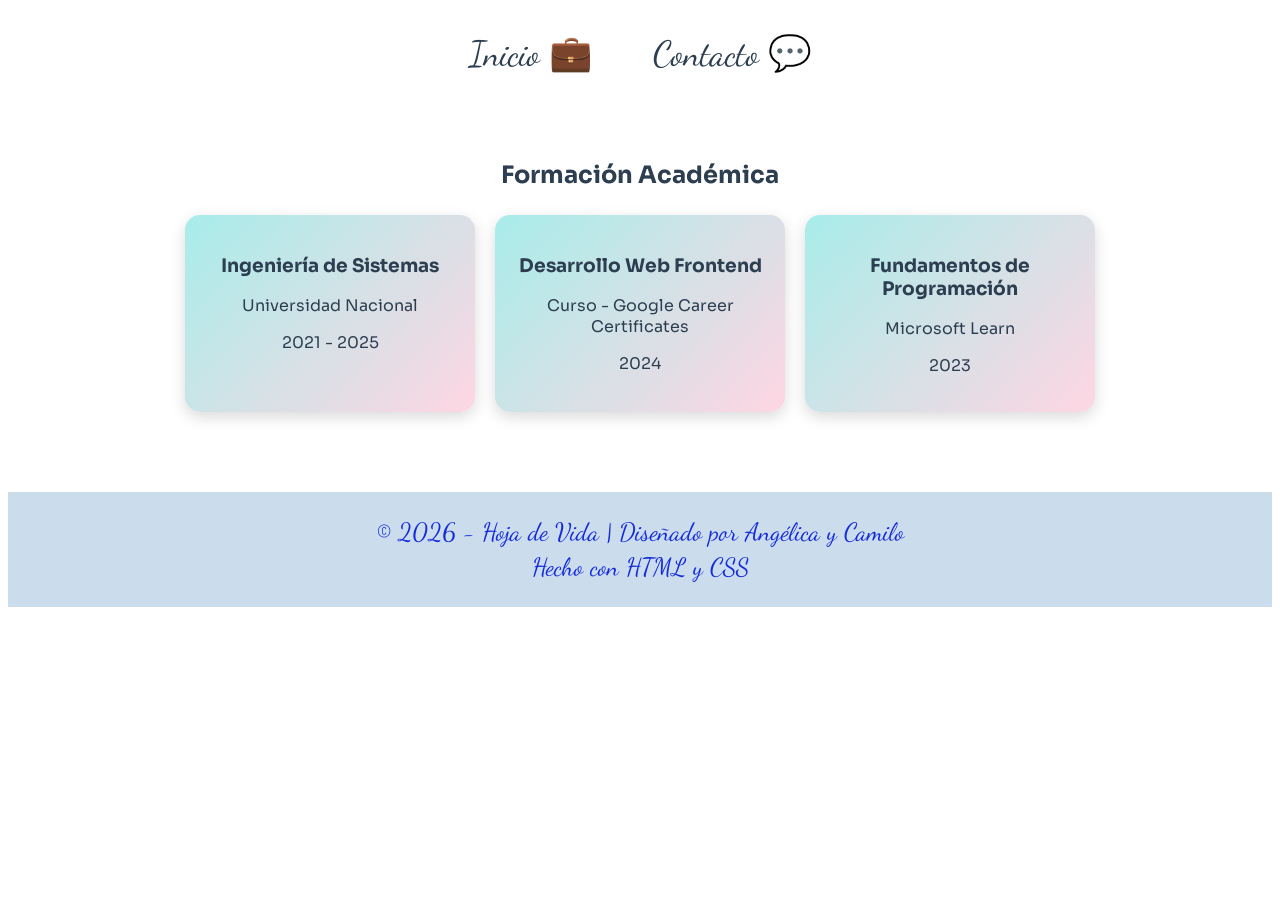
==== index.html @ 85c287d4 "barra nav, cards estudio, footer, bot de contacto" ====
<!DOCTYPE html>
<html lang="es">

<head>
    <meta charset="UTF-8">
    <meta name="viewport" content="width=device-width, initial-scale=1.0">
    <title>Portafolio</title>
    <link rel="stylesheet" href="css/estilos.css">
    <link rel="preconnect" href="https://fonts.googleapis.com">
    <link rel="preconnect" href="https://fonts.gstatic.com" crossorigin>
    <link href="https://fonts.googleapis.com/css2?family=Changa+One:ital@0;1&display=swap" rel="stylesheet">
    <link href="https://fonts.googleapis.com/css2?family=Dancing+Script:wght@400..700&display=swap" rel="stylesheet">
    <link href="https://fonts.googleapis.com/css2?family=Sora:wght@100..800&display=swap" rel="stylesheet">
</head>

<body>
    <main>
        <header>
            <!-- Encabezado de Camilo -->
        
        </header>
        
        <nav class="navbar">
            <div class="nav-links">
                <a href="index.html">Inicio 💼</a>
                <a href="#" onclick="toggleChat()">Contacto 💬</a>
            </div>
        </nav>
        
        <section class="studies">
            <h2>Formación Académica</h2>
            <div class="studies-container">
                <div class="study-card">
                    <h3>Ingeniería de Sistemas</h3>
                    <p>Universidad Nacional</p>
                    <p>2021 - 2025</p>
                </div>
        
                <div class="study-card">
                    <h3>Desarrollo Web Frontend</h3>
                    <p>Curso - Google Career Certificates</p>
                    <p>2024</p>
                </div>
        
                <div class="study-card">
                    <h3>Fundamentos de Programación</h3>
                    <p>Microsoft Learn</p>
                    <p>2023</p>
                </div>
            </div>
        </section>


        <div id="chatBox" class="chat-box">
            <div class="chat-header">
                🤖 Hoola! ¿Quieres contactarme?
                <span onclick="toggleChat()">×</span>
            </div>
            <div id="chatBody" class="chat-body">
                <div class="msg bot">Déjame tu correo y en breve me comunico. Muchas gracias </div>
            </div>
            <div class="chat-input">
                <input type="email" id="userInput" placeholder="Escribe tu correo ...">
                <button>Enviar</button>
            </div>
        </div>

    </main>



    <footer class="footer">
        <p>© 2026 - Hoja de Vida | Diseñado por Angélica y Camilo</p>
        <p>Hecho con HTML y CSS </p>
    </footer>

    <script src="script.js"></script>

</body>

</html>
---- css/estilos.css ----
.navbar {
    display: flex;
    justify-content: center;
    padding: 25px 0;
}

.nav-links {
    display: flex;
    gap: 60px;
}

.nav-links a {
    text-decoration: none;
    color: #2c3e50;
    font-size: 35px;
    font-family: "Dancing Script", cursive;
    transition: 0.3s;
}

.nav-links a:hover {
    color: #3498db;
}

.footer {
    background-color: #cbdced;
    color: rgb(20, 43, 218);
    text-align: center;
    padding: 20px;
    margin-top: 40px;
}

.footer p {
    margin: 5px;
    font-size: 25px;
    font-family:"Dancing Script",sans-serif;
}

.chat-box {
    position: fixed;
    bottom: 90px;
    right: 20px;
    width: 280px;
    height: 180px;
    background: rgb(182, 226, 247);
    border-radius: 12px;
    box-shadow: 0 5px 20px rgba(0,0,0,0.2);
    display: none;
    flex-direction: column;
    font-family: "Sora", sans-serif;
    overflow: hidden;
    font-size: 12px;
}

.chat-header {
    background: #217166;
    color: white;
    padding: 10px;
    display: flex;
    font-size: 15px;
    justify-content: space-between;
}

.chat-input {
    display: flex;
    border-top: 1px solid #ddd;
}

.chat-input input {
    flex: 1;
    padding: 8px;
    border: none;
    outline: none;
}

.chat-input button {
    background: #255fd3;
    color: white;
    border: none;
    padding: 8px 12px;
}

.studies {
    text-align: center;
    padding: 40px 20px;
    font-family: "Sora", sans-serif;
}

.studies h2 {
    color: #2c3e50;
    margin-bottom: 25px;
}

.study-card {
    width: 250px;
    padding: 20px;
    border-radius: 15px;
    background: linear-gradient(135deg, #a8edea, #fed6e3);
    box-shadow: 0 5px 15px rgba(0,0,0,0.15);
    color: #2c3e50;
}

.studies-container {
    display: flex;
    justify-content: center;
    gap: 20px;
    flex-wrap: wrap; 
}
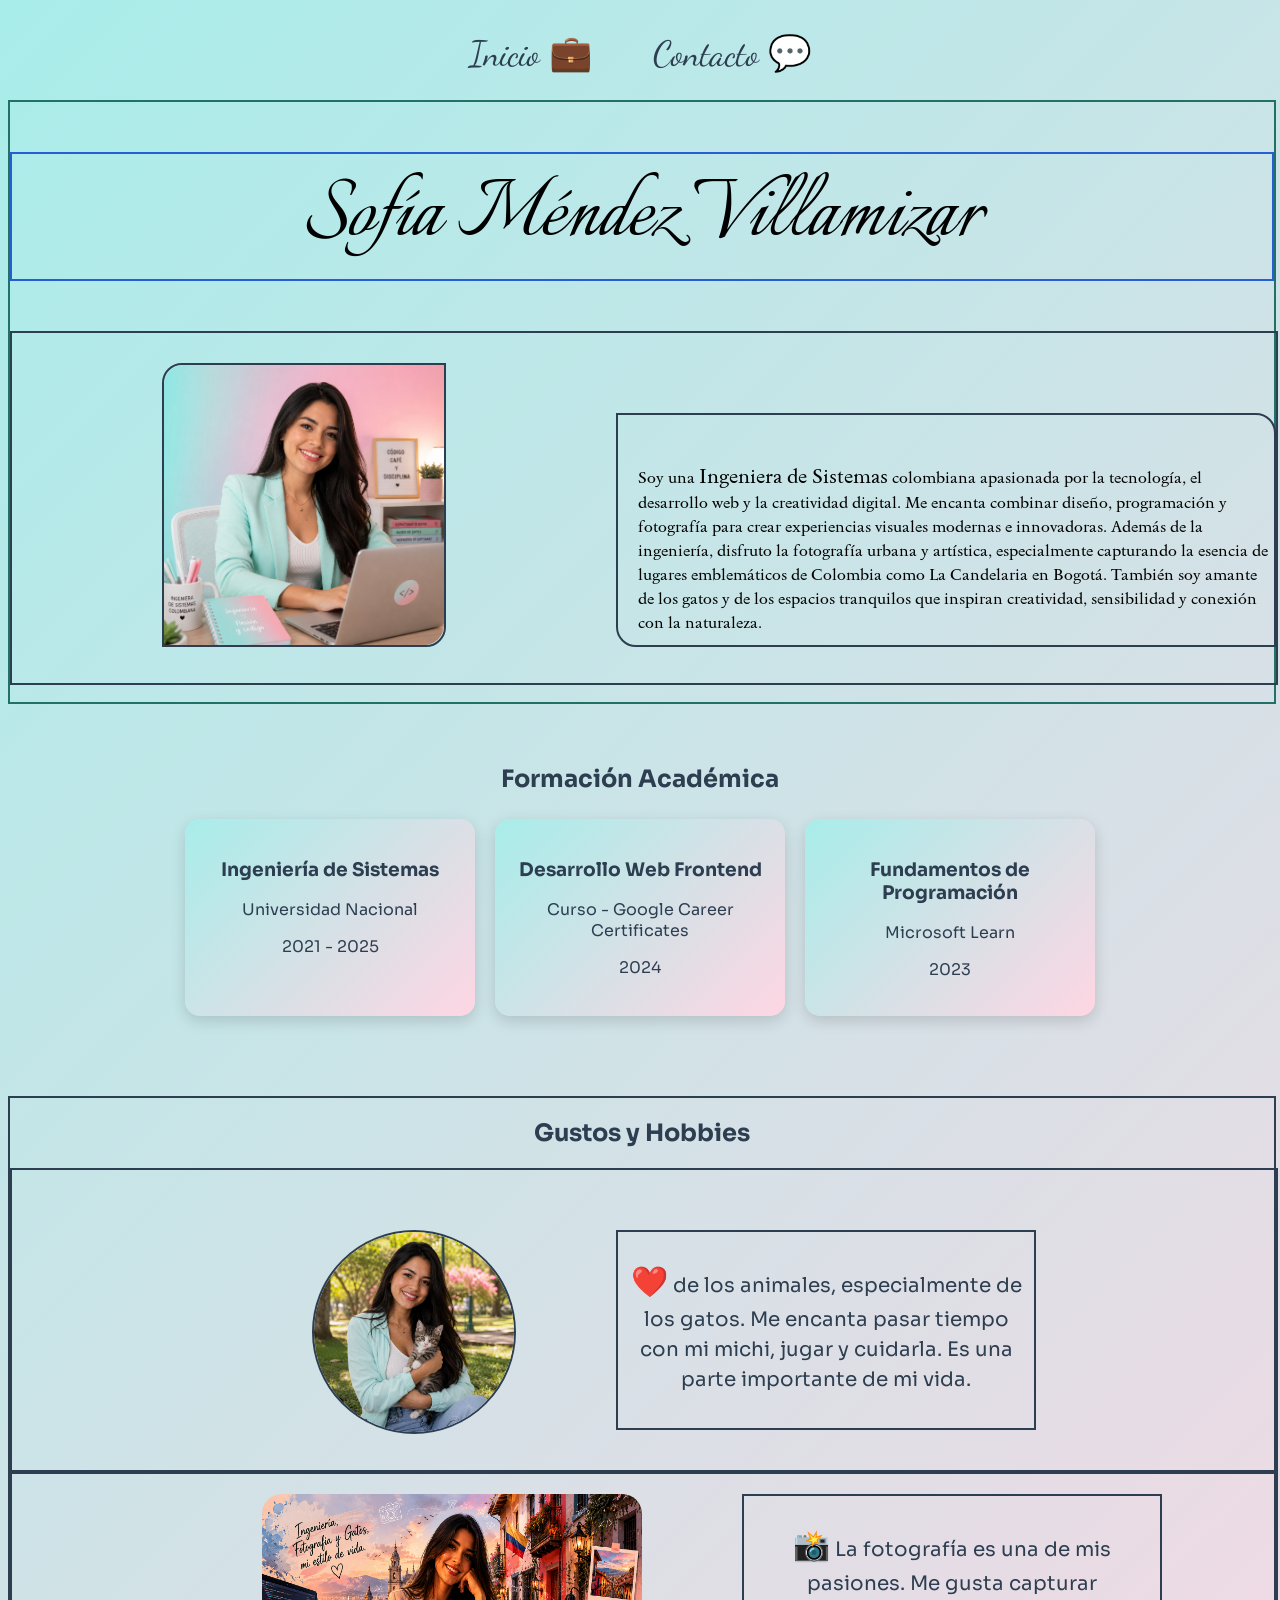
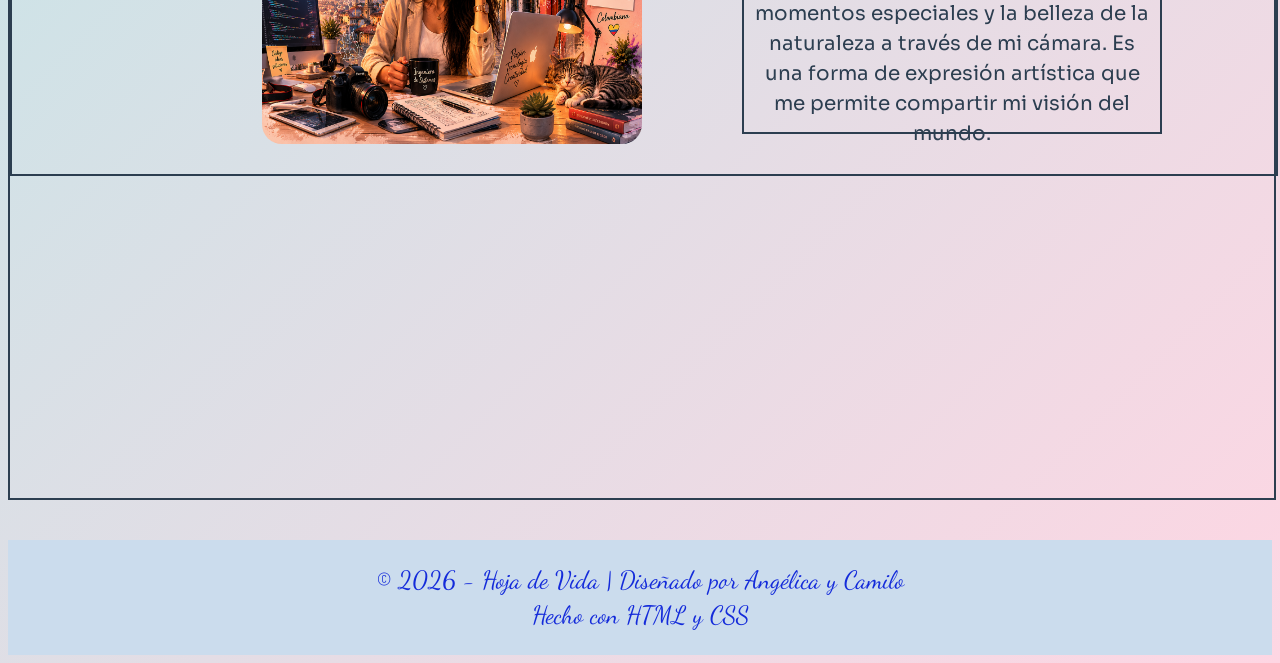
==== commit dd70cf2c: "Perfil y hobbies" ====
--- a/index.html
+++ b/index.html
@@ -11,21 +11,51 @@
     <link href="https://fonts.googleapis.com/css2?family=Changa+One:ital@0;1&display=swap" rel="stylesheet">
     <link href="https://fonts.googleapis.com/css2?family=Dancing+Script:wght@400..700&display=swap" rel="stylesheet">
     <link href="https://fonts.googleapis.com/css2?family=Sora:wght@100..800&display=swap" rel="stylesheet">
+    <link rel="preconnect" href="https://fonts.googleapis.com">
+    <link rel="preconnect" href="https://fonts.gstatic.com" crossorigin>
+    <link href="https://fonts.googleapis.com/css2?family=Italianno&display=swap" rel="stylesheet">
+    <link rel="preconnect" href="https://fonts.googleapis.com">
+    <link rel="preconnect" href="https://fonts.gstatic.com" crossorigin>
+    <link href="https://fonts.googleapis.com/css2?family=Italianno&family=Sedan:ital@0;1&display=swap" rel="stylesheet">
 </head>
 
 <body>
     <main>
         <header>
-            <!-- Encabezado de Camilo -->
-        
-        </header>
-        
-        <nav class="navbar">
+            <!-- Barra desarrollada por Angélica-->
+            <nav class="navbar">
             <div class="nav-links">
                 <a href="index.html">Inicio 💼</a>
                 <a href="#" onclick="toggleChat()">Contacto 💬</a>
             </div>
         </nav>
+            <!-- Encabezado de Camilo -->
+             <div class = "Contenedor_Encabezado">
+                <h1 class="name">Sofía Méndez Villamizar</h1>
+                <div class = "Contenedor_Informacion_Personal">
+                    <div class="Marco_foto">
+                        <img class= "Foto" src="Imagenes/Ingeniera_de_sistemas.png" alt=""Foto_personal></img>
+                    </div>
+                    <div class = "Contenedor_Datos_Personales">
+                       <p class="Datos_personales">Soy una <span style="font-size: 20px;">Ingeniera de Sistemas</span> colombiana apasionada por la tecnología, 
+        el desarrollo web y la creatividad digital. Me encanta combinar diseño, 
+        programación y fotografía para crear experiencias visuales modernas e 
+        innovadoras.
+
+        Además de la ingeniería, disfruto la fotografía urbana y artística, 
+        especialmente capturando la esencia de lugares emblemáticos de Colombia 
+        como La Candelaria en Bogotá. También soy amante de los gatos y de los 
+        espacios tranquilos que inspiran creatividad, sensibilidad y conexión 
+        con la naturaleza.</p>
+
+                    </div>
+
+                </div>
+             </div>
+        
+        </header>
+        
+        
         
         <section class="studies">
             <h2>Formación Académica</h2>
@@ -47,6 +77,29 @@
                     <p>Microsoft Learn</p>
                     <p>2023</p>
                 </div>
+            </div>
+        </section>
+
+        <section class="Hobbies">
+            <h2>Gustos y Hobbies</h2>
+            <div class="Amante_de_la_naturaleza">
+                <div class="Ingeniera_con_michi">
+                    <img class="Foto_con_michi" alt="michi" src="Imagenes/Foto_con_michi.png"></img>
+                </div>
+                <div class="Texto_Amante_de_la_naturaleza">
+                    <p><span style="font-size: 30px;">❤️</span> de los animales, especialmente de los gatos. Me encanta pasar tiempo con mi michi, jugar y cuidarla. Es una parte importante de mi vida.</p>
+                </div>
+            </div>
+            <div class="Fotografia">
+                <div>
+                    <img class="Foto_fotografia" alt="fotografia" src="Imagenes/Fotografa_artistico.png"></img>
+                </div>
+                <div class="Texto_Fotografa">
+                    <p><span style="font-size: 30px;">📸</span> La fotografía es una de mis pasiones. Me gusta capturar momentos especiales y la belleza de la naturaleza a través de mi cámara. Es una forma de expresión artística que me permite compartir mi visión del mundo.</p>
+                </div>
+                
+            </div>
+
             </div>
         </section>
 
--- a/css/estilos.css
+++ b/css/estilos.css
@@ -104,4 +104,133 @@
     justify-content: center;
     gap: 20px;
     flex-wrap: wrap; 
+}
+/*Header*/
+.Contenedor_Encabezado {
+    width: 100%;
+    height: 600px;
+    border:#217166 2px solid;
+    
+}
+h1{
+    text-align: center;
+    margin-top: 50px;
+    margin-bottom: 50px;
+    border: #255fd3 2px solid;
+    font-family: "Italianno", cursive;
+    font-weight: 400;
+    font-style: normal;
+    font-size: 100px;
+}
+
+.Contenedor_Informacion_Personal{
+    width: 100%;
+    height: 350px;
+    margin-top: 50px;
+    border: #2c3e50 2px solid;
+    display: flex;
+
+}
+.Marco_foto{
+    width: 280px;
+    height: 280px;
+    margin-top: 30px;
+    border: #2c3e50 2px solid;
+    border-radius: 20px 0px;
+    margin-left: 150px;
+}
+.Contenedor_Datos_Personales{
+    width: 650px;
+    height: 200px;
+    margin-top: 80px;
+    border: #2c3e50 2px solid;
+    border-radius: 0px 20px;
+    margin-left: 170px;
+    padding-left: 20px;
+    padding-top: 30px;
+    line-height: 1.5;
+}
+/*Fondo general*/
+body{
+    background: linear-gradient(135deg, #a8edea, #fed6e3);
+}
+.Foto{
+    width: 280px;
+    height: 280px;
+    border-radius: 20px 0px;
+}
+p.Datos_personales{
+    font-family: "Sedan", serif;
+  font-weight: 400;
+  font-style: normal;
+}
+/*Hobbies*/
+.Hobbies{
+    width: 100%;
+    height: 1000px;
+    border: #2c3e50 2px solid;
+    margin-top: 40px;
+    text-align: center;
+    
+    font-family: "Sora", sans-serif;
+    color: #2c3e50;
+}
+.Amante_de_la_naturaleza{
+    width: 100%;
+    height: 300px;
+    border: #2c3e50 2px solid;
+    display:flex;
+}
+.Ingeniera_con_michi{
+    width: 200px;
+    height: 200px;
+    border: #2c3e50 2px solid;
+    border-radius: 90%;
+    margin-top: 60px;
+    margin-left: 300px
+    
+}
+.Foto_con_michi{
+    width: 200px;
+    height: 200px;
+    border-radius: 90%;
+} 
+.Texto_Amante_de_la_naturaleza{
+    width: 400px;
+    height: 180px;
+    border: #2c3e50 2px solid;
+    margin-top: 60px;
+    margin-left: 100px;
+    padding: 8px;
+    text-align: center;
+    font-size: 20px;
+    line-height: 1.5;
+}  
+
+.Fotografia{
+    width: 100%;
+    height: 300px;
+    border: #2c3e50 2px solid;
+    display:flex;
+    
+
+}
+.Foto_fotografia{
+    margin-top: 20px;
+    margin-left:250px;
+    width: 380px;
+    height:250px;
+    border-radius: 20px;
+    
+}
+.Texto_Fotografa{
+    width: 400px;
+    height: 220px;
+    border: #2c3e50 2px solid;
+    margin-top: 20px;
+    margin-left: 100px;
+    padding: 8px;
+    text-align: center;
+    font-size: 20px;
+    line-height: 1.5;
 }
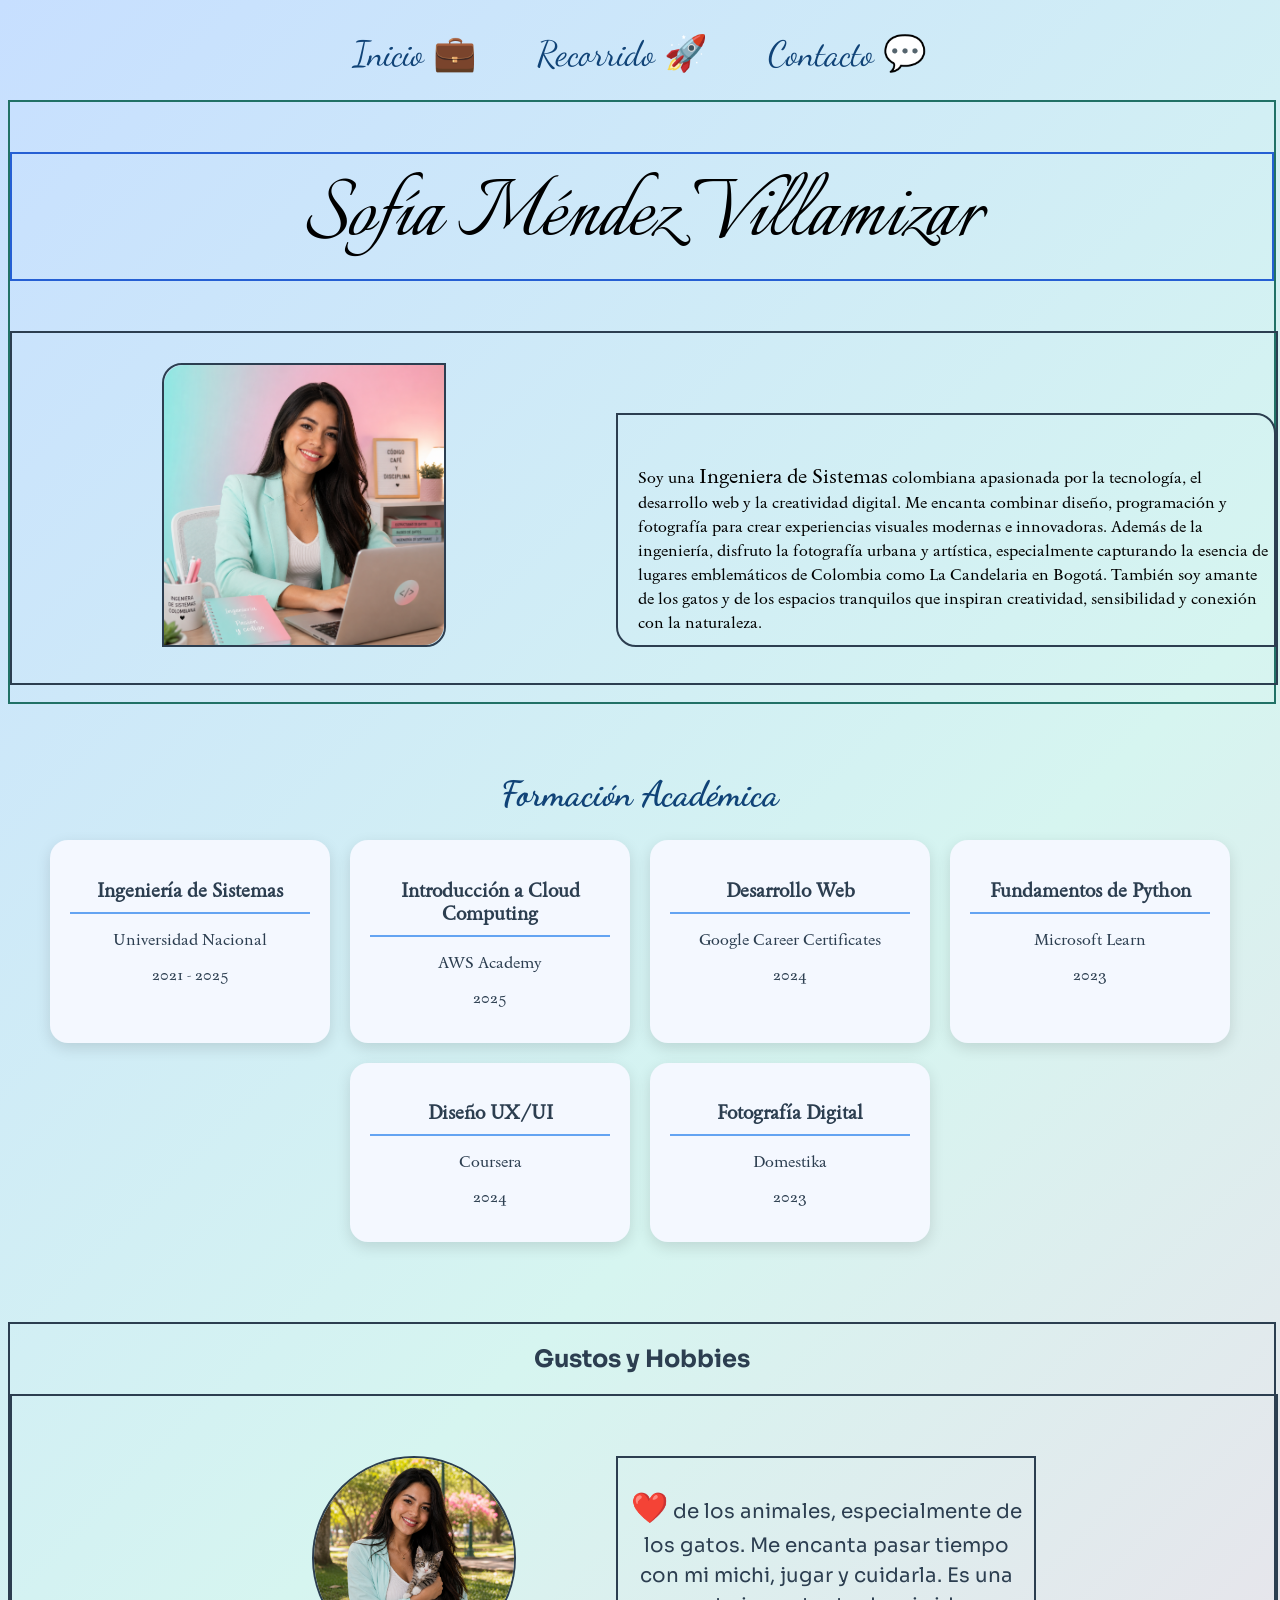
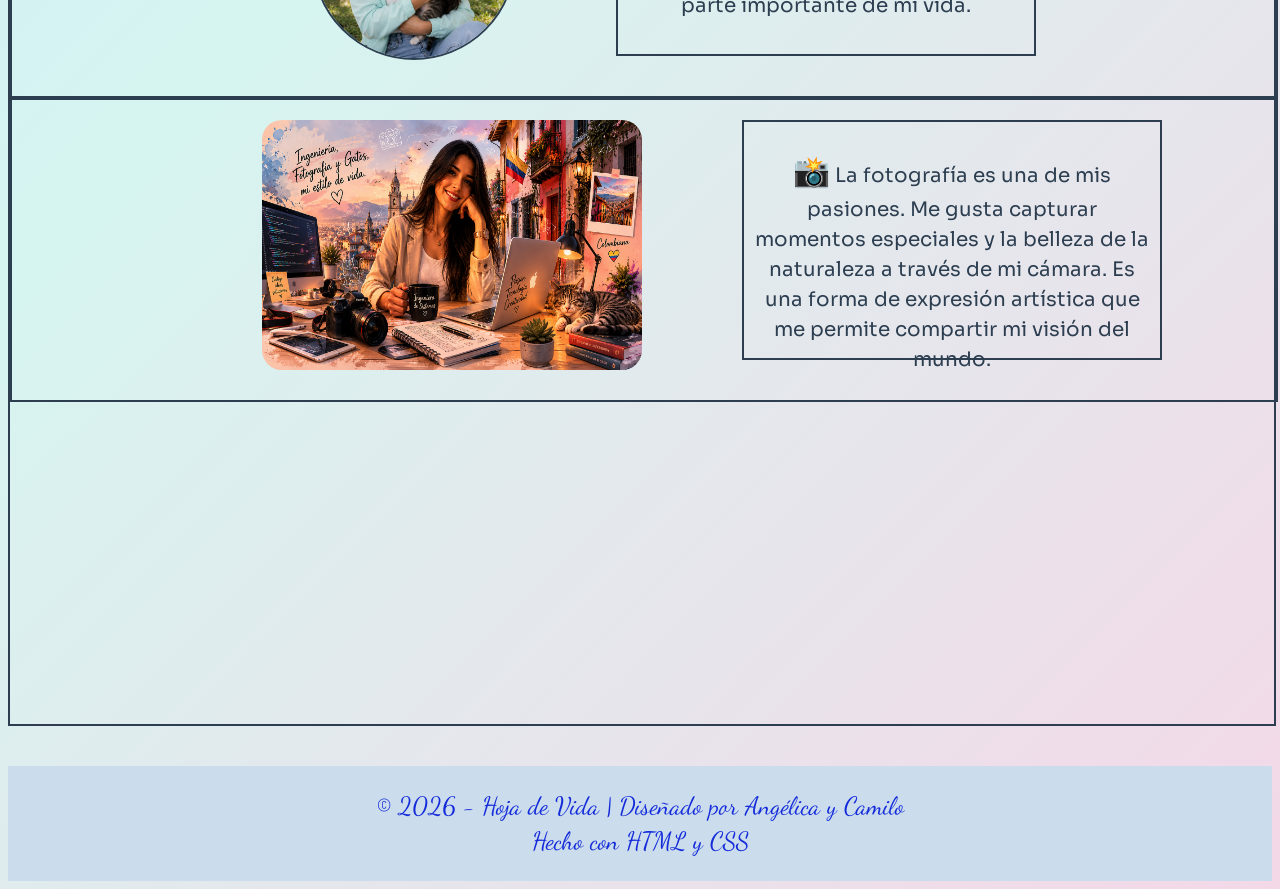
==== commit e02de8bf: "Mejoras visuales y creación de recorrido laboral" ====
--- a/index.html
+++ b/index.html
@@ -11,11 +11,7 @@
     <link href="https://fonts.googleapis.com/css2?family=Changa+One:ital@0;1&display=swap" rel="stylesheet">
     <link href="https://fonts.googleapis.com/css2?family=Dancing+Script:wght@400..700&display=swap" rel="stylesheet">
     <link href="https://fonts.googleapis.com/css2?family=Sora:wght@100..800&display=swap" rel="stylesheet">
-    <link rel="preconnect" href="https://fonts.googleapis.com">
-    <link rel="preconnect" href="https://fonts.gstatic.com" crossorigin>
     <link href="https://fonts.googleapis.com/css2?family=Italianno&display=swap" rel="stylesheet">
-    <link rel="preconnect" href="https://fonts.googleapis.com">
-    <link rel="preconnect" href="https://fonts.gstatic.com" crossorigin>
     <link href="https://fonts.googleapis.com/css2?family=Italianno&family=Sedan:ital@0;1&display=swap" rel="stylesheet">
 </head>
 
@@ -26,6 +22,7 @@
             <nav class="navbar">
             <div class="nav-links">
                 <a href="index.html">Inicio 💼</a>
+                <a href="recorrido.html">Recorrido 🚀</a>
                 <a href="#" onclick="toggleChat()">Contacto 💬</a>
             </div>
         </nav>
@@ -55,30 +52,42 @@
         
         </header>
         
-        
-        
-        <section class="studies">
-            <h2>Formación Académica</h2>
-            <div class="studies-container">
-                <div class="study-card">
-                    <h3>Ingeniería de Sistemas</h3>
-                    <p>Universidad Nacional</p>
-                    <p>2021 - 2025</p>
-                </div>
-        
-                <div class="study-card">
-                    <h3>Desarrollo Web Frontend</h3>
-                    <p>Curso - Google Career Certificates</p>
-                    <p>2024</p>
-                </div>
-        
-                <div class="study-card">
-                    <h3>Fundamentos de Programación</h3>
-                    <p>Microsoft Learn</p>
-                    <p>2023</p>
-                </div>
-            </div>
-        </section>
+<section class="studies">
+    <h2>Formación Académica</h2>
+
+    <div class="studies-container">
+        <div class="study-card">
+            <h3>Ingeniería de Sistemas</h3>
+            <p>Universidad Nacional</p>
+            <p>2021 - 2025</p>
+        </div>
+        <div class="study-card">
+            <h3>Introducción a Cloud Computing</h3>
+            <p>AWS Academy</p>
+            <p>2025</p>
+        </div>
+        <div class="study-card">
+            <h3>Desarrollo Web</h3>
+            <p>Google Career Certificates</p>
+            <p>2024</p>
+        </div>
+        <div class="study-card">
+            <h3>Fundamentos de Python</h3>
+            <p>Microsoft Learn</p>
+            <p>2023</p>
+        </div>
+        <div class="study-card">
+            <h3>Diseño UX/UI</h3>
+            <p>Coursera</p>
+            <p>2024</p>
+        </div>
+        <div class="study-card">
+            <h3>Fotografía Digital</h3>
+            <p>Domestika</p>
+            <p>2023</p>
+        </div>
+    </div>
+</section>
 
         <section class="Hobbies">
             <h2>Gustos y Hobbies</h2>
@@ -106,14 +115,19 @@
 
         <div id="chatBox" class="chat-box">
             <div class="chat-header">
-                🤖 Hoola! ¿Quieres contactarme?
+                <div class="chat-title">
+                    🐱 SofiBot
+                    <small>Asistente virtual</small>
+                </div>
                 <span onclick="toggleChat()">×</span>
             </div>
-            <div id="chatBody" class="chat-body">
-                <div class="msg bot">Déjame tu correo y en breve me comunico. Muchas gracias </div>
+            <div class="msg bot">
+                Hola
+                Soy SofiBot 🐾
+                Déjame tu correo y pronto Sofía se comunicará contigo.
             </div>
             <div class="chat-input">
-                <input type="email" id="userInput" placeholder="Escribe tu correo ...">
+                <input type="email" placeholder="Escribe tu correo ...">
                 <button>Enviar</button>
             </div>
         </div>
--- a/css/estilos.css
+++ b/css/estilos.css
@@ -11,7 +11,7 @@
 
 .nav-links a {
     text-decoration: none;
-    color: #2c3e50;
+    color: #104377;
     font-size: 35px;
     font-family: "Dancing Script", cursive;
     transition: 0.3s;
@@ -34,30 +34,40 @@
     font-size: 25px;
     font-family:"Dancing Script",sans-serif;
 }
-
 .chat-box {
     position: fixed;
     bottom: 90px;
     right: 20px;
-    width: 280px;
-    height: 180px;
-    background: rgb(182, 226, 247);
-    border-radius: 12px;
-    box-shadow: 0 5px 20px rgba(0,0,0,0.2);
+    width: 300px;
+    height: 220px;
+    background: #f4f8ff;
+    border-radius: 20px;
+    box-shadow: 0 8px 25px rgba(0,0,0,0.15);
     display: none;
     flex-direction: column;
-    font-family: "Sora", sans-serif;
     overflow: hidden;
-    font-size: 12px;
-}
-
-.chat-header {
-    background: #217166;
+}
+
+.chat-header{
+    background: linear-gradient(135deg, #217166, #64a4f2);
     color: white;
-    padding: 10px;
-    display: flex;
-    font-size: 15px;
+    padding: 12px 15px;
+    display: flex;
     justify-content: space-between;
+    align-items: center;
+    font-size: 22px;
+    font-family: "Dancing Script", cursive;
+}
+
+.msg{
+    margin: 20px;
+    padding: 12px;
+    background: white;
+    border-radius: 15px;
+    line-height: 1.5;
+    text-align: center;
+    box-shadow: 0 3px 10px rgba(0,0,0,0.08);
+    font-family: "Sedan", serif;
 }
 
 .chat-input {
@@ -67,36 +77,52 @@
 
 .chat-input input {
     flex: 1;
-    padding: 8px;
+    padding: 10px;
     border: none;
     outline: none;
+    font-family: "Sora", sans-serif;
 }
 
 .chat-input button {
     background: #255fd3;
     color: white;
     border: none;
-    padding: 8px 12px;
-}
-
+    padding: 10px 14px;
+}
 .studies {
     text-align: center;
     padding: 40px 20px;
-    font-family: "Sora", sans-serif;
+    font-family: "Sedan", serif;
 }
 
 .studies h2 {
+    color: #104377;
+    margin-bottom: 25px;
+    font-family: "Dancing Script", cursive;
+    font-size: 35px;
+}
+
+.study-card {
+    width: 240px;
+    padding: 20px;
+    border-radius: 18px;
+    background: white;
+    box-shadow: 0 5px 15px rgba(0,0,0,0.12);
+    text-align: center;
+    font-family: "Sedan", serif;
     color: #2c3e50;
-    margin-bottom: 25px;
-}
-
-.study-card {
-    width: 250px;
-    padding: 20px;
-    border-radius: 15px;
-    background: linear-gradient(135deg, #a8edea, #fed6e3);
-    box-shadow: 0 5px 15px rgba(0,0,0,0.15);
-    color: #2c3e50;
+    background: #f4f8ff;
+    transition: 0.3s;
+}
+
+.study-card h3 {
+    border-bottom: 2px solid #64a4f2;
+    padding-bottom: 10px;
+    margin-bottom: 15px;
+}
+
+.study-card:hover{
+    transform: translateY(-5px);
 }
 
 .studies-container {
@@ -152,7 +178,7 @@
 }
 /*Fondo general*/
 body{
-    background: linear-gradient(135deg, #a8edea, #fed6e3);
+    background: linear-gradient(135deg, #c7dfff, #d6f5f0, #f4d8e8);
 }
 .Foto{
     width: 280px;
@@ -233,4 +259,76 @@
     text-align: center;
     font-size: 20px;
     line-height: 1.5;
+}
+
+/* RECORRIDO LABORAL */
+.experience{
+    padding: 60px 20px;
+}
+
+.experience h2{
+    text-align: center;
+    color: #104377;
+    font-family: "Dancing Script", cursive;
+    font-size: 45px;
+    margin-bottom: 50px;
+}
+
+.timeline{
+    position: relative;
+    max-width: 750px;
+    margin: auto;
+}
+
+.timeline::before{
+    content: "";
+    position: absolute;
+    left: 8px;
+    top: 0;
+    width: 3px;
+    height: 100%;
+    background: #64a4f2;
+}
+
+
+.timeline-item{
+    display: flex;
+    align-items: center;
+    margin-bottom: 45px;
+    position: relative;
+}
+
+.circle{
+    width: 18px;
+    height: 18px;
+    background: #217166;
+    border-radius: 50%;
+    margin-right: 25px;
+    z-index: 1;
+}
+
+.timeline-content{
+    background: #f4f8ff;
+    width: 100%;
+    padding: 20px;
+    border-radius: 18px;
+    box-shadow: 0 5px 15px rgba(0,0,0,0.12);
+    font-family: "Sedan", serif;
+    transition: 0.3s;
+}
+
+.timeline-content:hover{
+    transform: translateY(-5px);
+}
+
+.timeline-content h3{
+    color: #104377;
+    margin-bottom: 10px;
+    border-bottom: 2px solid #64a4f2;
+    padding-bottom: 8px;
+}
+
+.timeline-content span{
+    color: #5f6c7b;
+    font-size: 14px;
 }
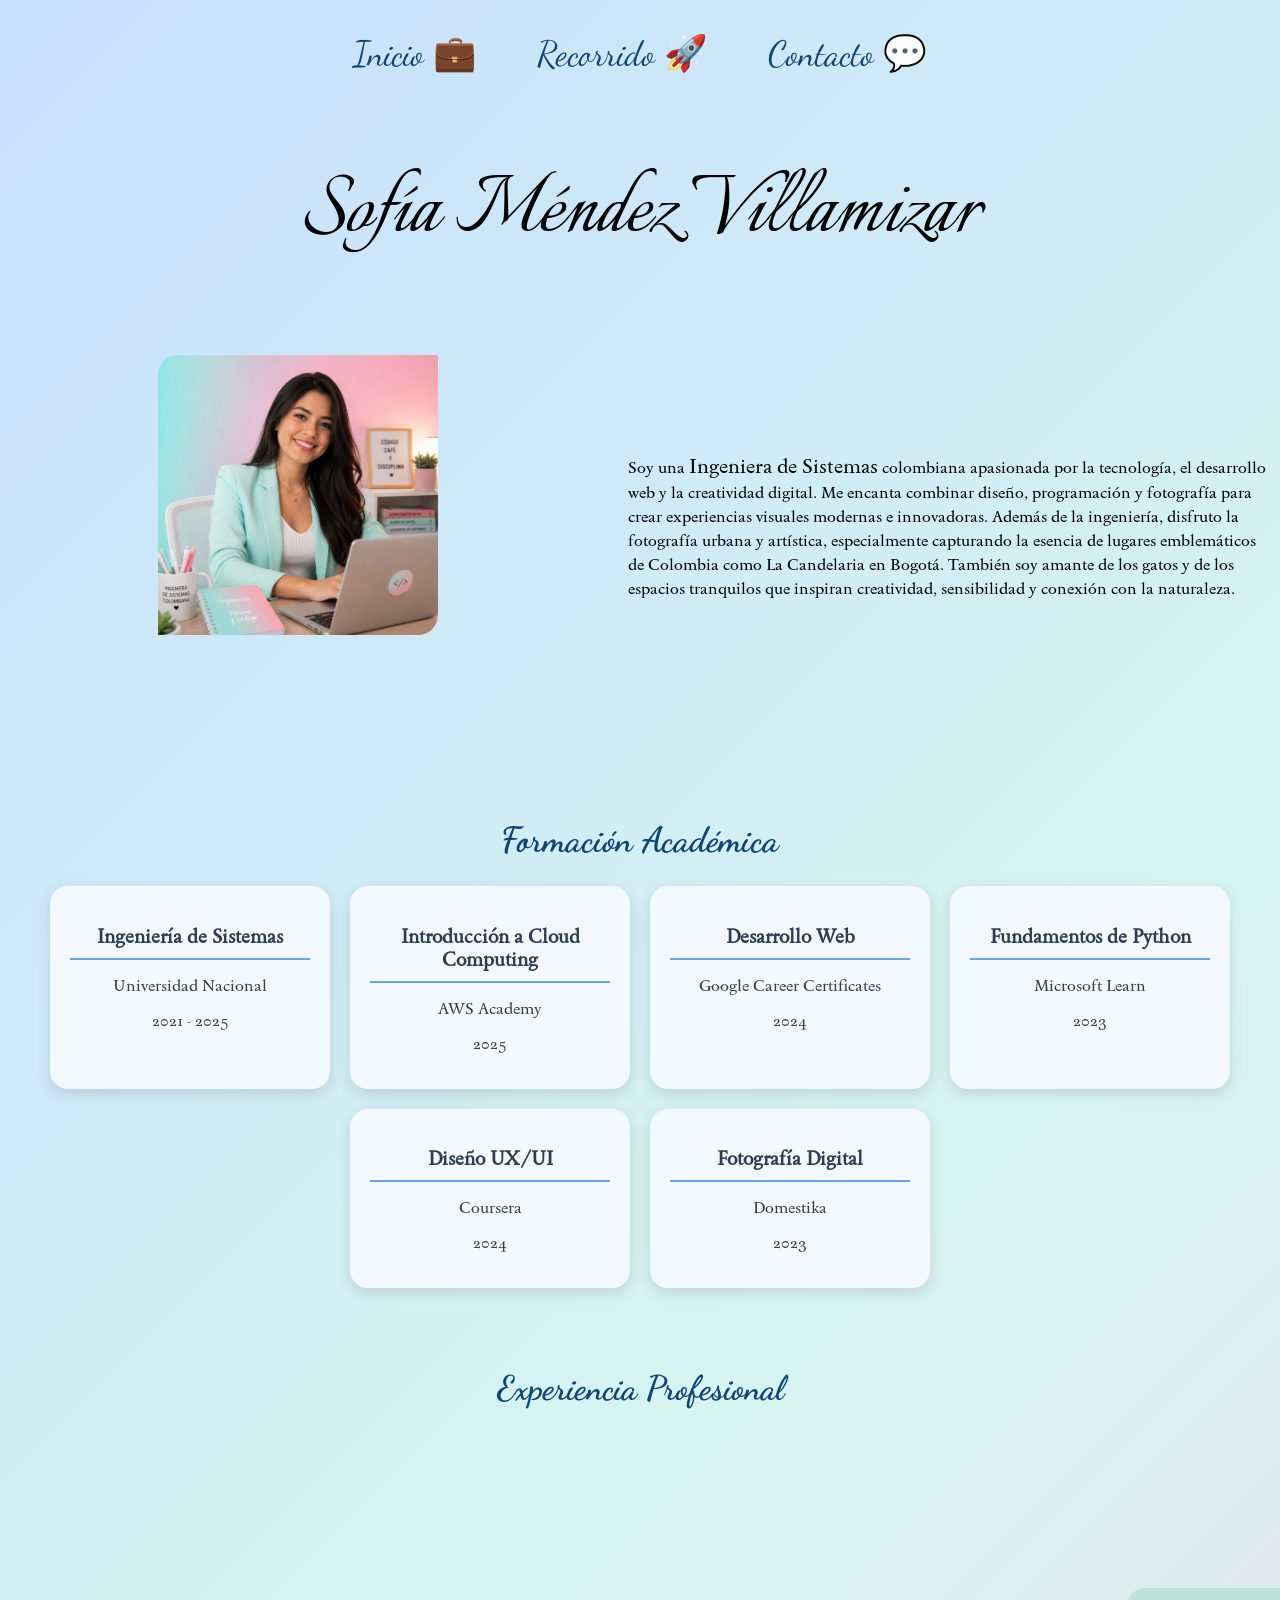
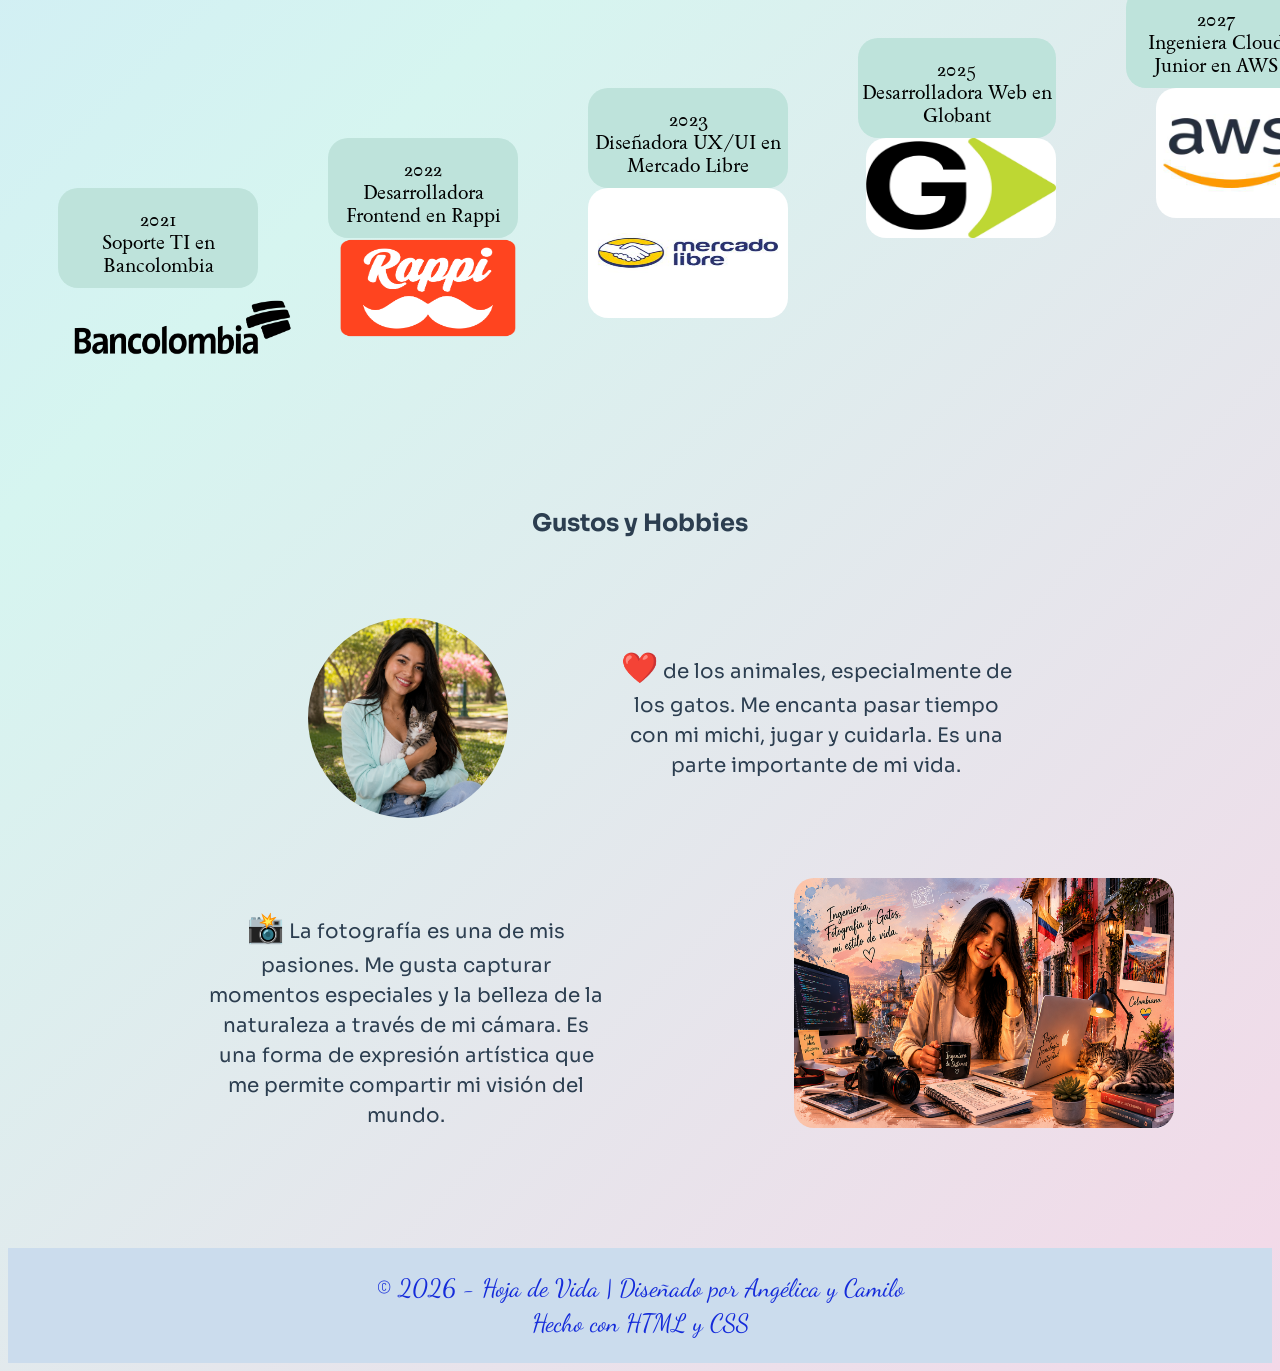
==== commit f02edf84: "Experiencia Profesional" ====
--- a/index.html
+++ b/index.html
@@ -89,6 +89,42 @@
     </div>
 </section>
 
+        <section class ="Experiencia_Profesional">
+            <h2 class="Titulo_experiencia">Experiencia Profesional</h2>
+           
+            
+            <div class="Escalones_experiencia">
+                <div class="Ex1">
+                    <h3 class="Ex2021">2021 <br> Soporte TI en Bancolombia</h3>
+                    <img class="Bancolombia" alt ="Bancolombia" src="Imagenes/bancolombia+.png"></img>
+                </div>
+
+                <div class="Ex2">
+                    <h3 class="Ex2022">2022 <br> Desarrolladora Frontend en Rappi</h3>
+                    <img class="Rappi" alt ="Rappi" src="Imagenes/rappi.png"></img>
+                </div>
+                <div class="Ex3">
+                    <h3 class="Ex2023">2023 <br>Diseñadora UX/UI en Mercado Libre</h3>
+                    <img class="Mercado" alt ="Mercado" src="Imagenes/mercadolibre.jpeg"></img>
+                </div>
+                
+                <div class="Ex4">
+                    <h3 class="Ex2025">2025 <br>Desarrolladora Web en Globant</h3>
+                    <img class="Globant" alt ="Globant" src="Imagenes/Globant.jpeg"></img>
+                </div>
+
+                <div class="Ex5">
+                    <h3 class="Ex2027">2027 <br> Ingeniera Cloud Junior en AWS</h3>
+                    <img class="AWS" alt ="AWS" src="Imagenes/AWS.jpeg"></img></h3>
+                    
+                </div>
+|
+
+            </div>
+            
+            
+        </section>
+
         <section class="Hobbies">
             <h2>Gustos y Hobbies</h2>
             <div class="Amante_de_la_naturaleza">
@@ -100,16 +136,15 @@
                 </div>
             </div>
             <div class="Fotografia">
+                
+                <div class="Texto_Fotografa">
+                    <p><span style="font-size: 30px;">📸</span> La fotografía es una de mis pasiones. Me gusta capturar momentos especiales y la belleza de la naturaleza a través de mi cámara. Es una forma de expresión artística que me permite compartir mi visión del mundo.</p>
+                </div>
                 <div>
                     <img class="Foto_fotografia" alt="fotografia" src="Imagenes/Fotografa_artistico.png"></img>
                 </div>
-                <div class="Texto_Fotografa">
-                    <p><span style="font-size: 30px;">📸</span> La fotografía es una de mis pasiones. Me gusta capturar momentos especiales y la belleza de la naturaleza a través de mi cámara. Es una forma de expresión artística que me permite compartir mi visión del mundo.</p>
-                </div>
                 
-            </div>
 
-            </div>
         </section>
 
 
--- a/css/estilos.css
+++ b/css/estilos.css
@@ -135,14 +135,14 @@
 .Contenedor_Encabezado {
     width: 100%;
     height: 600px;
-    border:#217166 2px solid;
+    
     
 }
 h1{
     text-align: center;
     margin-top: 50px;
     margin-bottom: 50px;
-    border: #255fd3 2px solid;
+    
     font-family: "Italianno", cursive;
     font-weight: 400;
     font-style: normal;
@@ -153,7 +153,7 @@
     width: 100%;
     height: 350px;
     margin-top: 50px;
-    border: #2c3e50 2px solid;
+    
     display: flex;
 
 }
@@ -161,7 +161,7 @@
     width: 280px;
     height: 280px;
     margin-top: 30px;
-    border: #2c3e50 2px solid;
+    
     border-radius: 20px 0px;
     margin-left: 150px;
 }
@@ -169,8 +169,8 @@
     width: 650px;
     height: 200px;
     margin-top: 80px;
-    border: #2c3e50 2px solid;
-    border-radius: 0px 20px;
+    
+    
     margin-left: 170px;
     padding-left: 20px;
     padding-top: 30px;
@@ -186,15 +186,15 @@
     border-radius: 20px 0px;
 }
 p.Datos_personales{
-    font-family: "Sedan", serif;
+font-family: "Sedan", serif;
   font-weight: 400;
   font-style: normal;
 }
 /*Hobbies*/
 .Hobbies{
     width: 100%;
-    height: 1000px;
-    border: #2c3e50 2px solid;
+    height: 700px;
+   
     margin-top: 40px;
     text-align: center;
     
@@ -204,13 +204,13 @@
 .Amante_de_la_naturaleza{
     width: 100%;
     height: 300px;
-    border: #2c3e50 2px solid;
+    
     display:flex;
 }
 .Ingeniera_con_michi{
     width: 200px;
     height: 200px;
-    border: #2c3e50 2px solid;
+    
     border-radius: 90%;
     margin-top: 60px;
     margin-left: 300px
@@ -224,7 +224,7 @@
 .Texto_Amante_de_la_naturaleza{
     width: 400px;
     height: 180px;
-    border: #2c3e50 2px solid;
+    
     margin-top: 60px;
     margin-left: 100px;
     padding: 8px;
@@ -236,14 +236,14 @@
 .Fotografia{
     width: 100%;
     height: 300px;
-    border: #2c3e50 2px solid;
+    
     display:flex;
     
 
 }
 .Foto_fotografia{
     margin-top: 20px;
-    margin-left:250px;
+    margin-left:180px;
     width: 380px;
     height:250px;
     border-radius: 20px;
@@ -252,9 +252,9 @@
 .Texto_Fotografa{
     width: 400px;
     height: 220px;
-    border: #2c3e50 2px solid;
+    
     margin-top: 20px;
-    margin-left: 100px;
+    margin-left: 190px;
     padding: 8px;
     text-align: center;
     font-size: 20px;
@@ -331,4 +331,107 @@
 .timeline-content span{
     color: #5f6c7b;
     font-size: 14px;
-}+}
+/*Experiencia profesional*/
+.Experiencia_Profesional{
+    width: 100%;
+    height: 700px;
+    
+}
+.Titulo_experiencia{
+    text-align: center;
+    color: #104377;
+    font-family: "Dancing Script", cursive;
+    font-size: 34px;
+    margin-top: 40px;
+}
+.Escalones_experiencia{
+    width: 100%;
+    height: 500px;
+    
+    display: flex;
+  
+}
+.Ex1{
+    margin-top: 350px;
+    width: 200px;
+    height:100px;
+    
+    border-radius: 20px;
+    margin-left: 50px;
+    ;
+}
+.Ex2{
+    width: 200px;
+    height:100px;
+    
+    border-radius: 20px;
+    margin-left: 70px;
+    margin-top: 300px;
+}
+.Ex3{
+    width: 200px;
+    height:100px;
+    
+    border-radius: 20px;
+    margin-left: 70px;
+    margin-top: 250px;
+}
+.Ex4{
+    width: 200px;
+    height:100px;
+    
+    border-radius: 20px;
+    margin-left: 70px;
+    margin-top: 200px;
+}
+.Ex5{
+    width: 200px;
+    height:100px;
+    
+    border-radius: 20px;
+    margin-left: 70px;
+    margin-top: 150px;
+}
+.Ex1, .Ex2, .Ex3, .Ex4, .Ex5{
+   background-color: #BEE3DB;
+}
+.Ex2021, .Ex2022, .Ex2023, .Ex2025, .Ex2027{
+    text-align: center;
+    margin-top: 20px;
+    height: 30px;
+    margin-bottom: 50px;
+    font-family: "Sedan", serif;
+    font-weight: 400;
+    font-style: normal;
+    flex-direction: column;
+}
+.Bancolombia{
+    width: 250px;
+    height: 80px;
+    margin-left: 0px;
+}
+.Rappi{
+    width: 180px;
+    height: 100px;
+    margin-left: 10px;
+}
+
+.Mercado{
+    width: 200px;
+    height:130px;
+    margin-left: 0px;
+    border-radius: 20px;
+}
+.Globant{
+    width: 190px;
+    height:100px;
+    margin-left: 8px;
+    border-radius: 20px;
+}
+.AWS{
+    width: 150px;
+    height: 130px;
+    margin-left: 30px;
+    border-radius: 20px;
+}
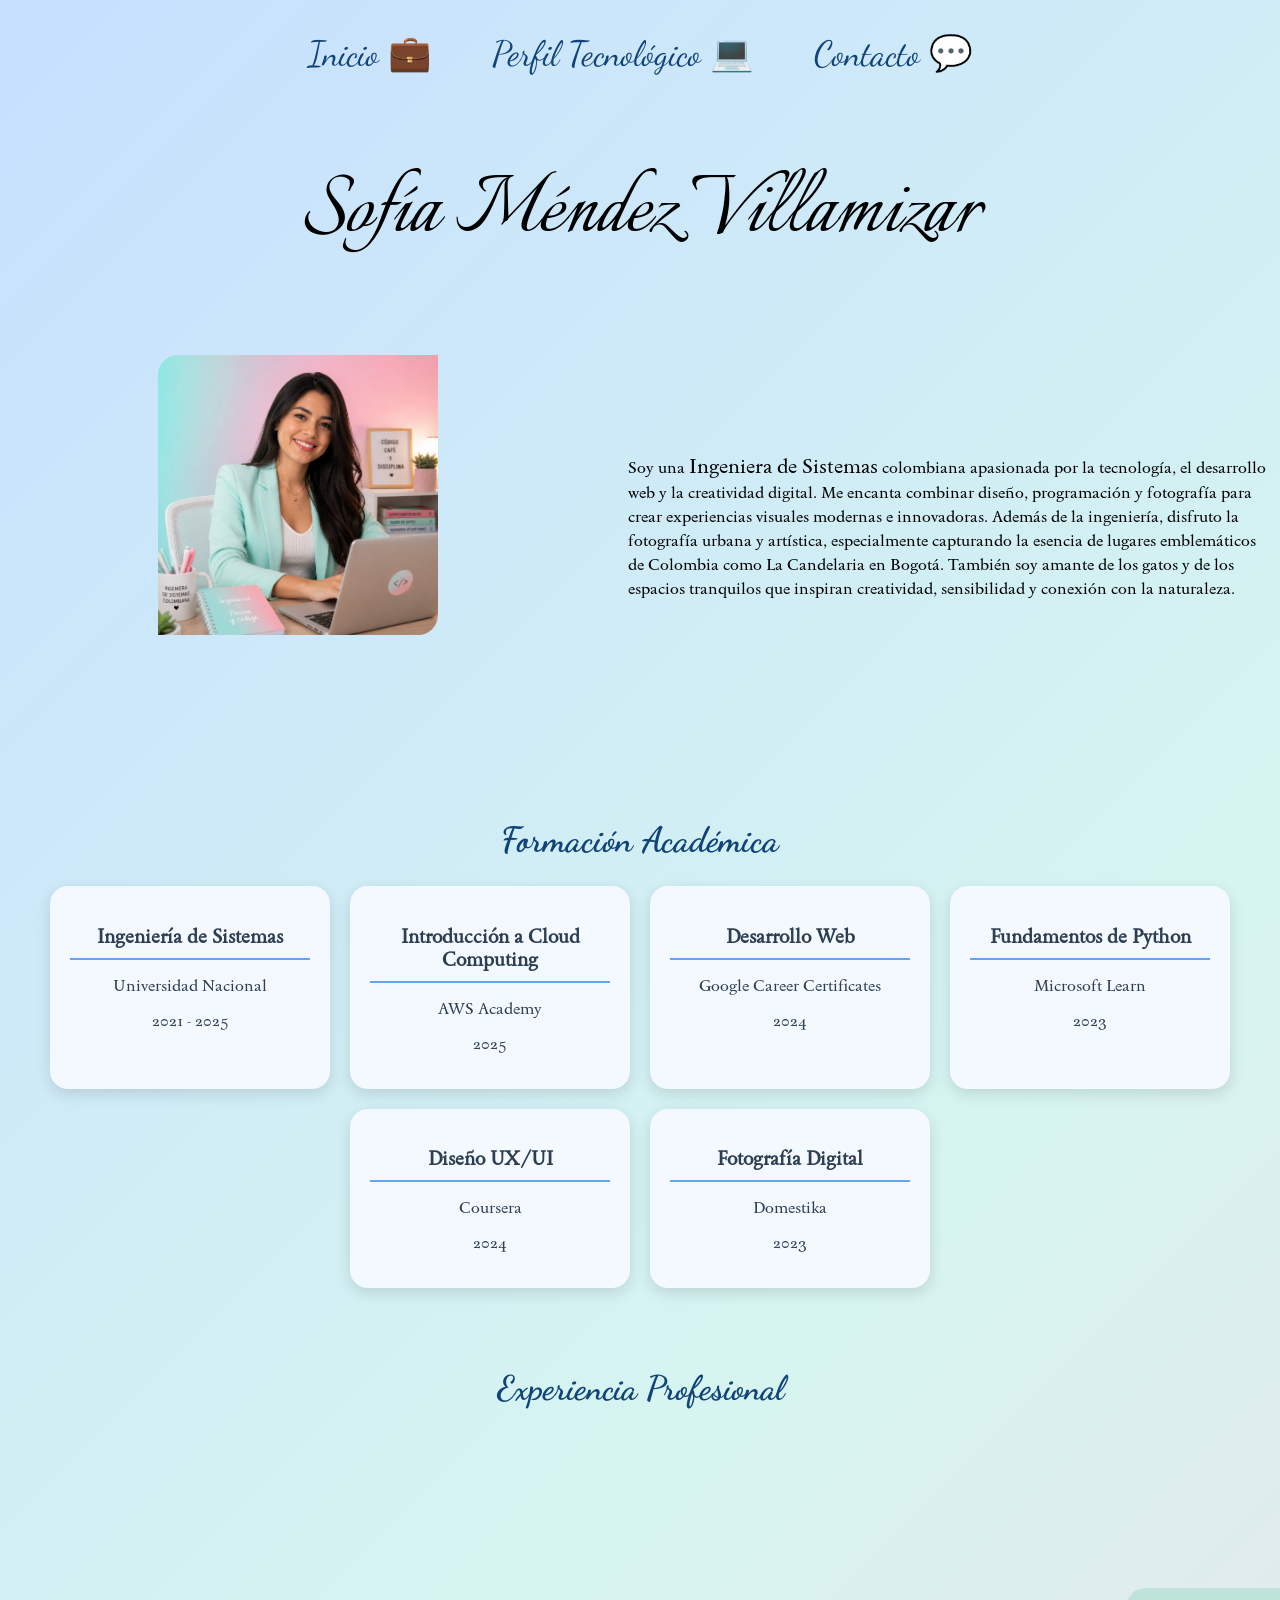
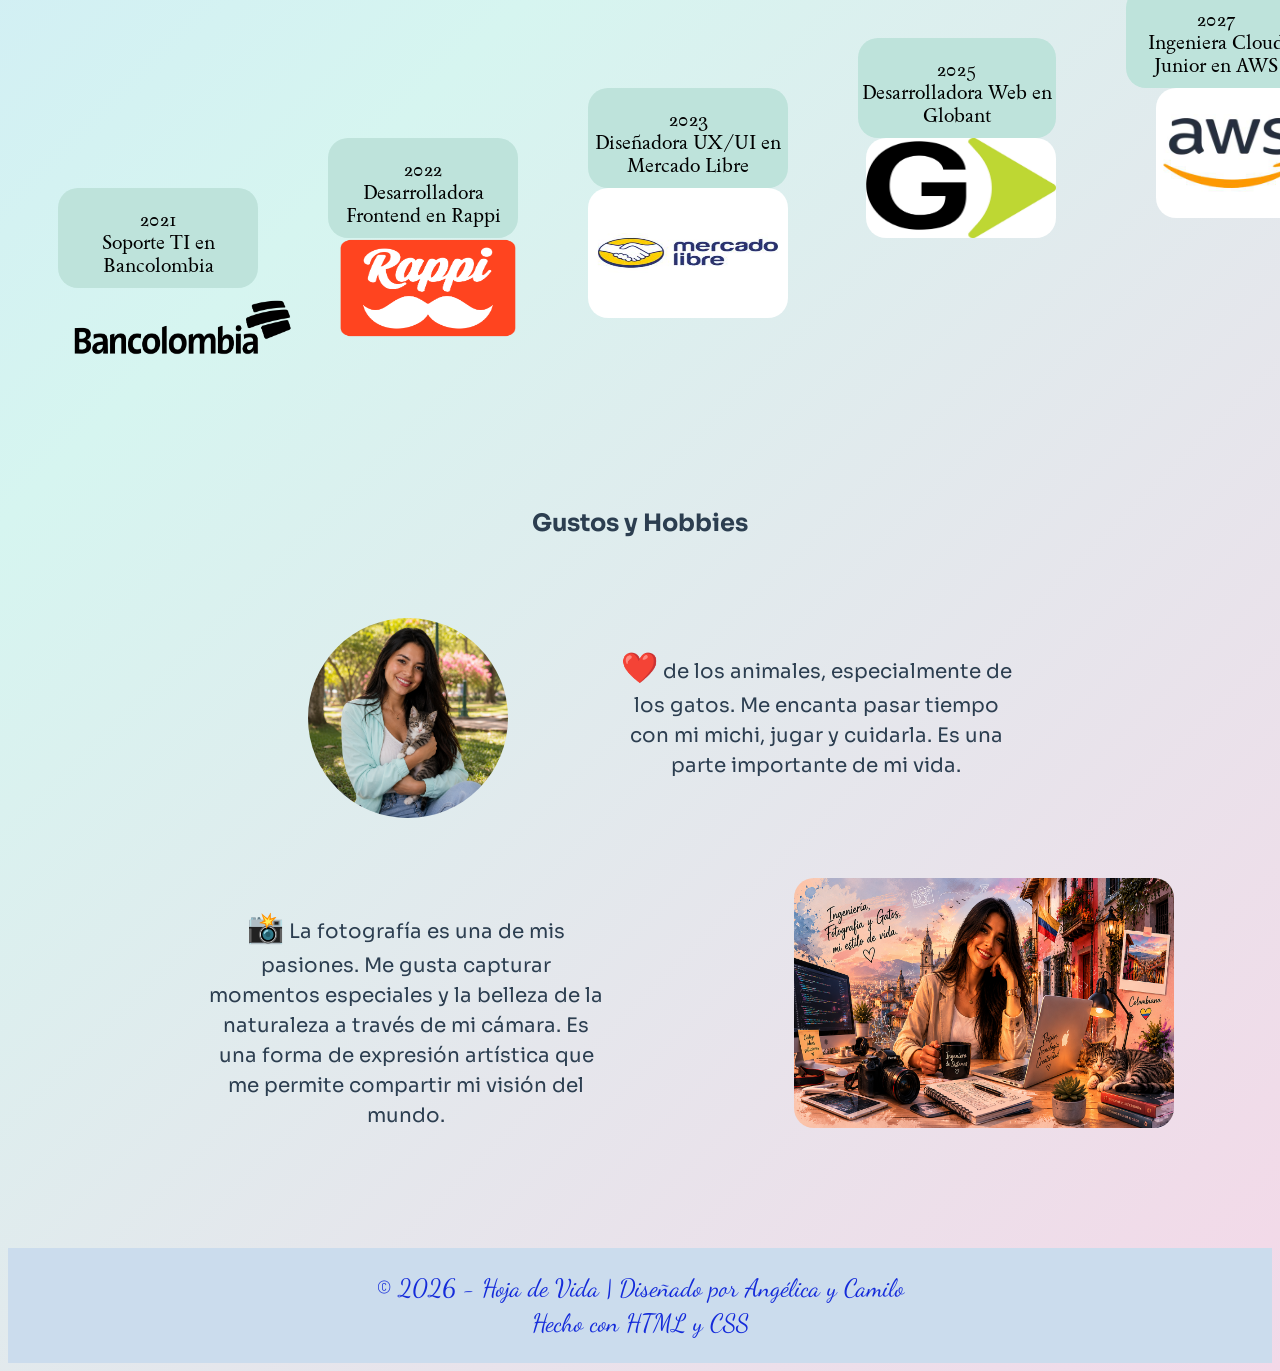
==== commit 5b0f5e3e: "perfil tecnologico" ====
--- a/index.html
+++ b/index.html
@@ -22,7 +22,7 @@
             <nav class="navbar">
             <div class="nav-links">
                 <a href="index.html">Inicio 💼</a>
-                <a href="recorrido.html">Recorrido 🚀</a>
+                <a href="perfil.html">Perfil Tecnológico 💻</a>
                 <a href="#" onclick="toggleChat()">Contacto 💬</a>
             </div>
         </nav>
@@ -52,42 +52,42 @@
         
         </header>
         
-<section class="studies">
-    <h2>Formación Académica</h2>
+        <section class="studies">
+            <h2>Formación Académica</h2>
 
-    <div class="studies-container">
-        <div class="study-card">
-            <h3>Ingeniería de Sistemas</h3>
-            <p>Universidad Nacional</p>
-            <p>2021 - 2025</p>
-        </div>
-        <div class="study-card">
-            <h3>Introducción a Cloud Computing</h3>
-            <p>AWS Academy</p>
-            <p>2025</p>
-        </div>
-        <div class="study-card">
-            <h3>Desarrollo Web</h3>
-            <p>Google Career Certificates</p>
-            <p>2024</p>
-        </div>
-        <div class="study-card">
-            <h3>Fundamentos de Python</h3>
-            <p>Microsoft Learn</p>
-            <p>2023</p>
-        </div>
-        <div class="study-card">
-            <h3>Diseño UX/UI</h3>
-            <p>Coursera</p>
-            <p>2024</p>
-        </div>
-        <div class="study-card">
-            <h3>Fotografía Digital</h3>
-            <p>Domestika</p>
-            <p>2023</p>
-        </div>
-    </div>
-</section>
+            <div class="studies-container">
+                <div class="study-card">
+                    <h3>Ingeniería de Sistemas</h3>
+                    <p>Universidad Nacional</p>
+                    <p>2021 - 2025</p>
+                </div>
+                <div class="study-card">
+                    <h3>Introducción a Cloud Computing</h3>
+                    <p>AWS Academy</p>
+                    <p>2025</p>
+                </div>
+                <div class="study-card">
+                    <h3>Desarrollo Web</h3>
+                    <p>Google Career Certificates</p>
+                    <p>2024</p>
+                </div>
+                <div class="study-card">
+                    <h3>Fundamentos de Python</h3>
+                    <p>Microsoft Learn</p>
+                    <p>2023</p>
+                </div>
+                <div class="study-card">
+                    <h3>Diseño UX/UI</h3>
+                    <p>Coursera</p>
+                    <p>2024</p>
+                </div>
+                <div class="study-card">
+                    <h3>Fotografía Digital</h3>
+                    <p>Domestika</p>
+                    <p>2023</p>
+                </div>
+            </div>
+        </section>
 
         <section class ="Experiencia_Profesional">
             <h2 class="Titulo_experiencia">Experiencia Profesional</h2>
--- a/css/estilos.css
+++ b/css/estilos.css
@@ -261,77 +261,6 @@
     line-height: 1.5;
 }
 
-/* RECORRIDO LABORAL */
-.experience{
-    padding: 60px 20px;
-}
-
-.experience h2{
-    text-align: center;
-    color: #104377;
-    font-family: "Dancing Script", cursive;
-    font-size: 45px;
-    margin-bottom: 50px;
-}
-
-.timeline{
-    position: relative;
-    max-width: 750px;
-    margin: auto;
-}
-
-.timeline::before{
-    content: "";
-    position: absolute;
-    left: 8px;
-    top: 0;
-    width: 3px;
-    height: 100%;
-    background: #64a4f2;
-}
-
-
-.timeline-item{
-    display: flex;
-    align-items: center;
-    margin-bottom: 45px;
-    position: relative;
-}
-
-.circle{
-    width: 18px;
-    height: 18px;
-    background: #217166;
-    border-radius: 50%;
-    margin-right: 25px;
-    z-index: 1;
-}
-
-.timeline-content{
-    background: #f4f8ff;
-    width: 100%;
-    padding: 20px;
-    border-radius: 18px;
-    box-shadow: 0 5px 15px rgba(0,0,0,0.12);
-    font-family: "Sedan", serif;
-    transition: 0.3s;
-}
-
-.timeline-content:hover{
-    transform: translateY(-5px);
-}
-
-.timeline-content h3{
-    color: #104377;
-    margin-bottom: 10px;
-    border-bottom: 2px solid #64a4f2;
-    padding-bottom: 8px;
-}
-
-.timeline-content span{
-    color: #5f6c7b;
-    font-size: 14px;
-}
 /*Experiencia profesional*/
 .Experiencia_Profesional{
     width: 100%;
@@ -435,3 +364,89 @@
     margin-left: 30px;
     border-radius: 20px;
 }
+
+
+.skills{
+    width: 70%;
+    margin: 80px auto;
+    font-family: "Sedan", serif;
+}
+
+.skills h2{
+    text-align: center;
+    color: #104377;
+    font-family: "Dancing Script", cursive;
+    font-size: 35px;
+    margin-bottom: 50px;
+}
+
+.skill{
+    margin-bottom: 30px;
+}
+
+.skill p{
+    margin-bottom: 8px;
+    font-size: 20px;
+    color: #2c3e50;
+}
+
+.barra{
+    width: 100%;
+    height: 28px;
+    background: #dbe9f7;
+    border-radius: 20px;
+    overflow: hidden;
+}
+
+.progreso{
+    height: 100%;
+    border-radius: 20px;
+    text-align: center;
+    color: white;
+    line-height: 28px;
+    font-size: 15px;
+}
+
+.html{
+    width: 90%;
+    background: #217166;
+}
+
+.js{
+    width: 75%;
+    background: #64a4f2;
+}
+
+.python{
+    width: 80%;
+    background: #5b8def;
+}
+
+.ux{
+    width: 85%;
+    background: #8e7dff;
+}
+
+
+.languages{
+    text-align: center;
+    margin-top: 70px;
+}
+
+.languages h2{
+    color: #104377;
+    font-family: "Dancing Script", cursive;
+    font-size: 35px;
+    margin-bottom: 25px;
+}
+
+.language-box{
+    width: 400px;
+    margin: auto;
+    background: #f4f8ff;
+    padding: 25px;
+    border-radius: 20px;
+    font-family: "Sedan", serif;
+    box-shadow: 0 5px 15px rgba(0,0,0,0.12);
+    line-height: 2;
+}
